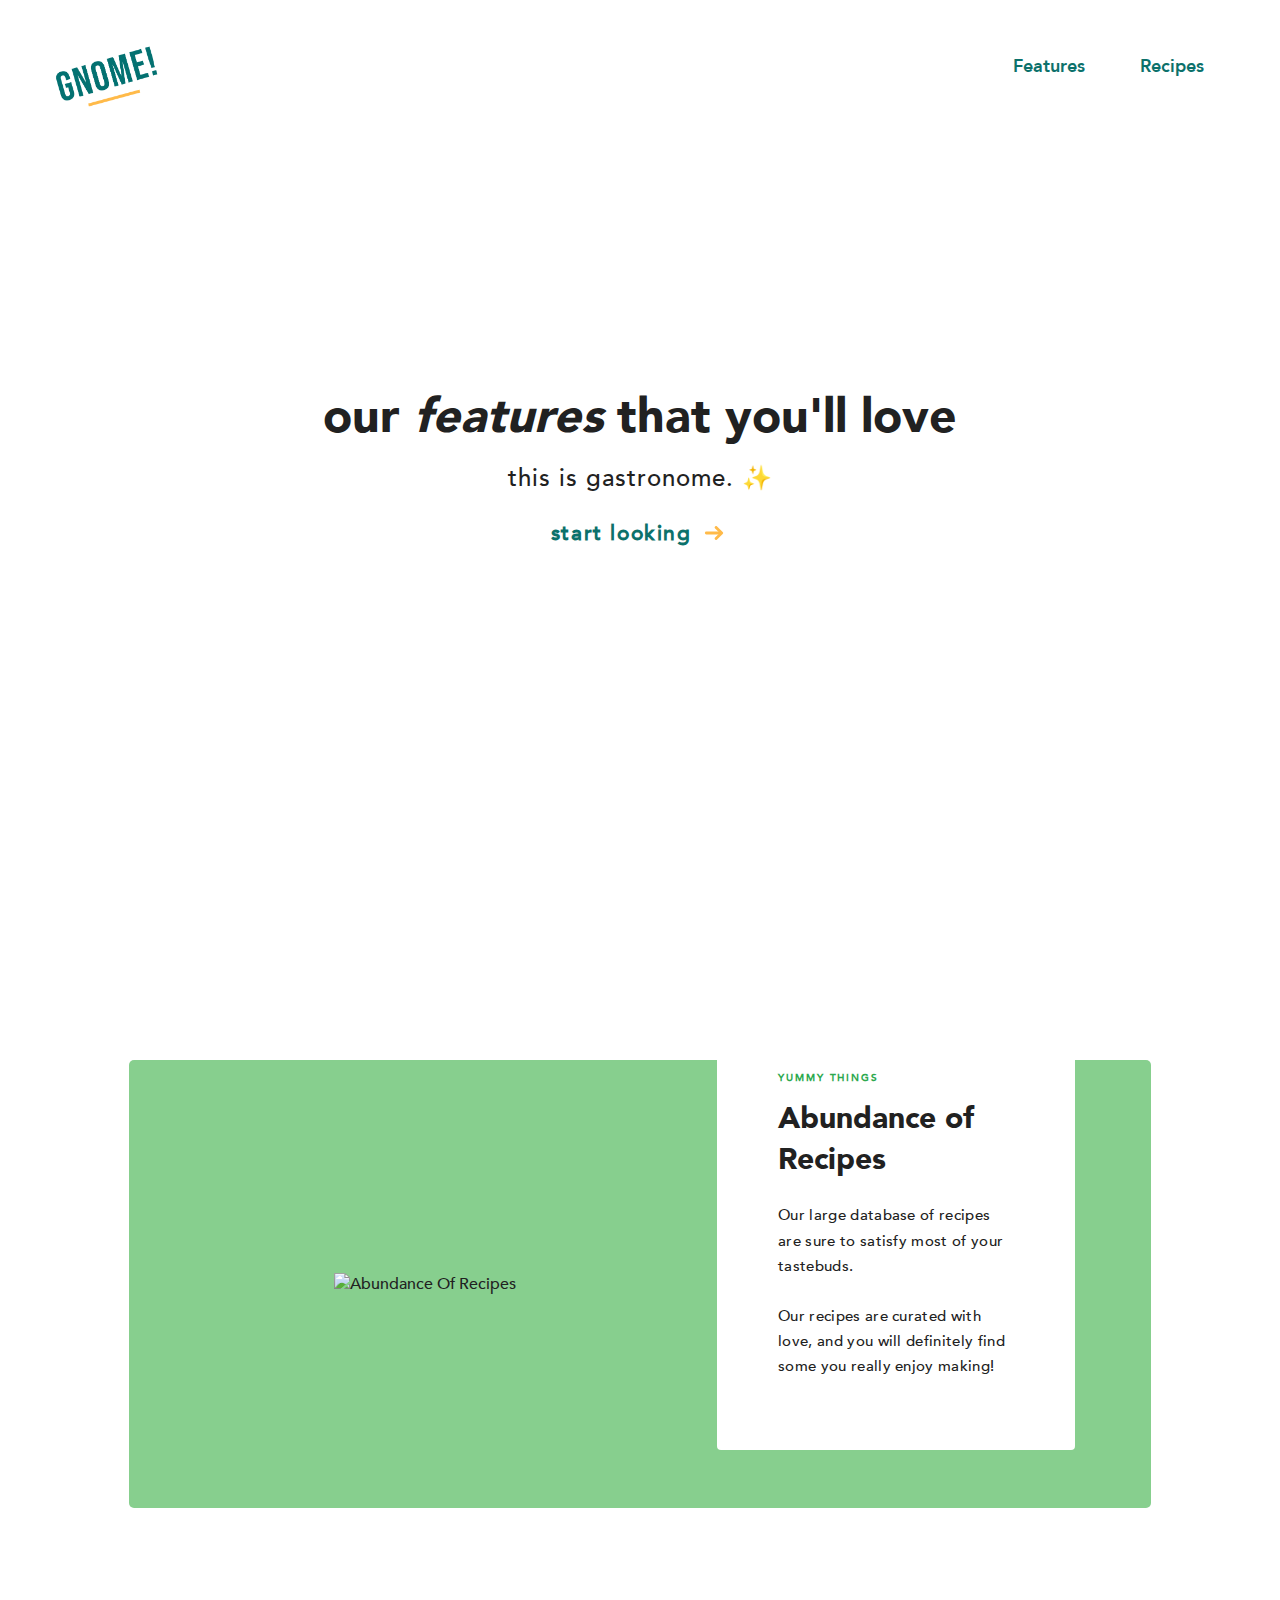
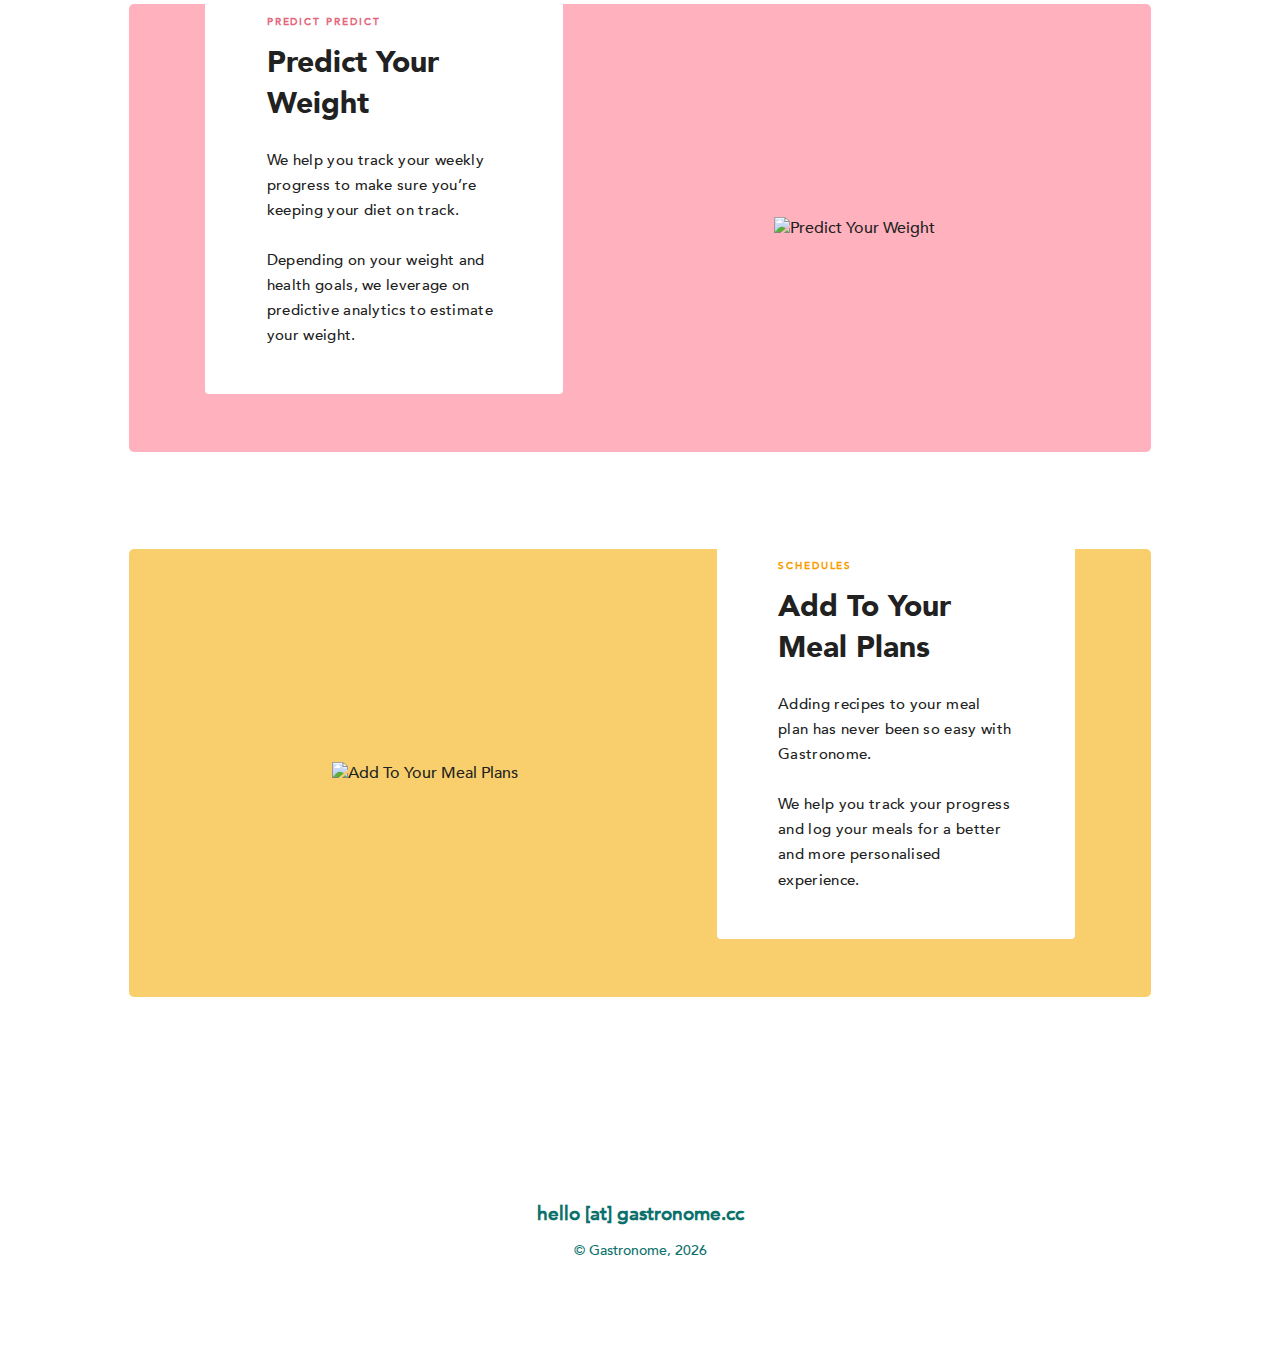
==== features.html @ 6ba91cb6 "Fix minor bugs" ====
<!DOCTYPE html>
<html>

<head>
  <meta charset="utf-8">
  <meta name="viewport" content="width=device-width, initial-scale=1">
  <meta name="description" content="Meal planning for everyone. A healthy lifestyle for all. ✨">

  <meta name="og:type" content="website">
  <meta name="og:title" content="Gastronome">
  <meta name="og:description" content="Meal planning for everyone. A healthy lifestyle for all. ✨">
  <meta name="og:url" content="https://www.gastronome.cc/">

  <meta name="twitter:card" content="website">
  <meta name="twitter:title" content="Gastronome">
  <meta name="twitter:description" content="Meal planning for everyone. A healthy lifestyle for all. ✨">
  <meta name="twitter:url" content="https://www.gastronome.cc/">

  <link rel="shortcut icon" type="image/png" href="assets/images/favicon.png"/>
  <link rel="stylesheet" href="css/features.css">
  <link rel="stylesheet" href="css/normalize.css">

  <script src="https://ajax.googleapis.com/ajax/libs/jquery/2.1.3/jquery.min.js"></script>

  <title>Gastronome - Best Features</title>
</head>

<body>
    <script>
        $(document).ready(function() {
            $("body").css("display", "none");
            $("body").fadeIn(200);
            $("a.transition").click(function(event){
                event.preventDefault();
                linkLocation = this.href;
            });
            function redirectPage() {
                window.location = linkLocation;
            }

            // Add smooth scrolling to all links
            $("a").on('click', function(event) {

            // Make sure this.hash has a value before overriding default behavior
            if (this.hash !== "") {
                // Prevent default anchor click behavior
                event.preventDefault();

                // Store hash
                var hash = this.hash;

                // Using jQuery's animate() method to add smooth page scroll
                // The optional number (800) specifies the number of milliseconds it takes to scroll to the specified area
                $('html, body').animate({
                scrollTop: $(hash).offset().top
                }, 800, function(){

                // Add hash (#) to URL when done scrolling (default click behavior)
                window.location.hash = hash;
                });
            } // End if
            });
        });
    </script>

  <!-- Navigation -->
  <header>
    <!-- Logo -->
    <span class="header-logo">
      <a href="index"><img src="assets/images/logo.png" alt="logo" class="logo"/></a>
    </span>

    <!-- Links -->
    <div class="header-links">
      <ul>
        <li><a class="header-links__link" href="features">Features</a></li>
        <li><a class="header-links__link" href="recipes">Recipes</a></li>
      </ul>
    </div>
  </header>

  <div class="home--container">
    <div class="home--div">
      <div class="home--text">
        <h1 class="home--title">our <i>features</i> that you'll love</h1>
        <p class="home--subtitle">this is gastronome. ✨</p>
      </div>
      <div class="home--look">
          <a class="button" href="#features--container">
              <span>start looking</span>
              <svg width="20px" height="14px" viewBox="0 0 13 10">
                <path d="M1,5 L11,5"></path>
                <polyline points="8 1 12 5 8 9"></polyline>
              </svg>
            </a>
      </div>
    </div>
  </div>

<div id="features--container">
    <div class="features--div">
        <div class="features--feature features--odd features--one">
            <img class="features--image" src="./assets/images/abundance.svg" alt="Abundance Of Recipes">
            <div class="features--details">
                <h3 class="features--category">YUMMY THINGS</h3>
                <h1 class="features--title">Abundance of Recipes</h1>
                <h2 class="features--description">Our large database of recipes are sure to satisfy most of your tastebuds.<br><br>
                        Our recipes are curated with love, and you will definitely find some you really enjoy making!</h2>
            </div>
        </div>

        <div class="features--feature features--even features--two">
            <img class="features--image" src="./assets/images/predict.svg" alt="Predict Your Weight">
            <div class="features--details">
                <h3 class="features--category">PREDICT PREDICT</p>
                <h1 class="features--title">Predict Your Weight</h1>
                <h2 class="features--description">We help you track your weekly progress to make sure you’re keeping your diet on track.<br><br>
                        Depending on your weight and health goals, we leverage on predictive analytics to estimate your weight.</h2>
            </div>
        </div>

        <div class="features--feature features--odd features--three">
            <img class="features--image" src="./assets/images/schedule.svg" alt="Add To Your Meal Plans">
            <div class="features--details">
                <h3 class="features--category">SCHEDULES</h3>
                <h1 class="features--title">Add To Your Meal Plans</h1>
                <h2 class="features--description">Adding recipes to your meal plan has never been so easy with Gastronome.<br><br>
                        We help you track your progress and log your meals for a better and more personalised experience.</h2>
            </div>
        </div>
    </div>
</div>


  <div class="footer--div">
    <p class="contact--link"><a href="mailto:hello@gastronome.cc?Subject=Hello%20there!" target="_top">hello [at] gastronome.cc</a></p>
    <p class="footer">&copy;  Gastronome, <script>document.write(new Date().getFullYear())</script></p>
  </div>
</body>

</html>
---- css/features.css ----
/* CUSTOM FONT FACES */
@font-face {
    font-family: "Avenir-Medium";
    src: url('../assets/fonts/Avenir/Avenir-Medium.ttf');
}

@font-face {
    font-family: "Avenir-Heavy";
    src: url('../assets/fonts/Avenir/Avenir-Heavy.ttf');
}

@font-face {
    font-family: "Avenir-Black";
    src: url('../assets/fonts/Avenir/Avenir-Black.ttf');
}

:root {
    --green: #0C716B;
    --yellow: #f8cf6c;
    --light-green: #87cf8e;
    --pink: #ffb1bd;
    --white: #ffffff;
}

* {
    box-sizing: border-box;
}

/* HTML and BODY */
html {
    -webkit-font-smoothing: antialiased;
    -webkit-text-rendering: optimizeLegibility;
    font-size: 1em;
    color: #212121;

    -webkit-touch-callout: none; /* iOS Safari */
    -webkit-user-select: none; /* Safari */
        -moz-user-select: none; /* Firefox */
        -ms-user-select: none; /* Internet Explorer/Edge */
            user-select: none; /* Non-prefixed version, currently
                                supported by Chrome and Opera */
    }

body {
    font-family: "Avenir-Medium", sans-serif;
}

header {
    position: absolute;
    display: flex;
    top: 0;
    left: 0;
    right: 0;
    justify-content: space-between;
    margin: 3% 4%;
    z-index: 50;
    transition: all 0.6s ease-out;
}

.header-logo img {
    width: 7em;
    position: absolute;
}

.header-links ul {
    left: auto;
    max-width: none;
    position: relative;
    top: auto;
    transform: none;
    width: auto;
    list-style: none;
    text-align: right;
    font-family: "Avenir-Heavy";
}

.header-links li {
    display: inline-block;
    position: relative;
    margin: 0 25px;
}

.header-links__link {
    text-decoration: none;
    cursor: pointer;
    color: var(--green);
    transition: 0.3s;
    padding: 30px 0;
    font-size: 1.1em;
}

.header-links__link::before, .header-links__link::after {
    content: '';
    position: absolute;
    bottom: -5px;
    left: 0;
    right: 0;
    height: 2px;
    background-color: var(--green);
}

.header-links__link::before {
    opacity: 0;
    -webkit-transform: translateY(-8px);
            transform: translateY(-8px);
    transition: opacity 0s, -webkit-transform 0s cubic-bezier(0.175, 0.885, 0.32, 1.275);
    transition: transform 0s cubic-bezier(0.175, 0.885, 0.32, 1.275), opacity 0s;
    transition: transform 0s cubic-bezier(0.175, 0.885, 0.32, 1.275), opacity 0s, -webkit-transform 0s cubic-bezier(0.175, 0.885, 0.32, 1.275);
}

.header-links__link::after {
    opacity: 0;
    -webkit-transform: translateY(4px);
            transform: translateY(4px);
    transition: opacity 0.3s, -webkit-transform 0.3s cubic-bezier(0.175, 0.885, 0.32, 1.275);
    transition: transform 0.3s cubic-bezier(0.175, 0.885, 0.32, 1.275), opacity 0.3s;
    transition: transform 0.3s cubic-bezier(0.175, 0.885, 0.32, 1.275), opacity 0.3s, -webkit-transform 0.3s cubic-bezier(0.175, 0.885, 0.32, 1.275);
}

.header-links__link:hover::before, .header-links__link:hover::after {
    opacity: 1;
    -webkit-transform: translateY(0);
            transform: translateY(0);
}

/* Container */
.home--container {
    display: grid;
    height: 100vh;
}

.home--div {
    margin: 0 auto;
    align-self: center;
    justify-self: center;
    text-align: center;
    /* margin-top: 7%; */
}

.home--title {
    font-family: "Avenir-Black";
    font-size: 3em;
    margin-bottom: 2%;
}

.home--subtitle {
    font-weight: 300;
    font-size: 1.5em;
    letter-spacing: 1px;
    margin-top: 0;
}

/* Button  */
.button {
    margin-top: 20vh;
    font-size: 1.3em;
    font-weight: 900;
    text-decoration: none;    
    color: var(--green);
    letter-spacing: 0.1rem;
    transition: all 0.2s ease;
}

.button:before {
    content: "";
    position: absolute;
    display: block;
    border-radius: 28px;
    max-width: 56px;
    max-height: 56px;
    transition: all 0.3s ease;
    }

.button svg {
    position: relative;
    top: 0;
    margin-left: 10px;
    fill: none;
    stroke-linecap: round;
    stroke-linejoin: round;
    stroke: #FFBA49;
    stroke-width: 2;
    transform: translateX(-5px);
    transition: all 0.3s ease;
}

.button:hover:before {
    width: 100%;
}

.button:hover svg {
    transform: translateX(0);
}

.button:active {
    transform: scale(0.96);
}


/* Recipes */
#features--container {
    margin: 3%;
    padding-top: 2%;
}
.features--feature {
    width: 85%;
    margin: 8% auto;
    height: 28em;
    border-radius: 5px;

    position: relative;
    display: grid;
}

.features--odd {
    grid-template-columns: 8% 42% 50%;
    grid-template-rows: repeat(1, 100%);
}
.features--even {
    grid-template-columns: 50% 42% 8%;
    grid-template-rows: repeat(1, 100%);
}

.features--one {
    background-color:var(--light-green);
}
.features--two {
    background-color:var(--pink);
}
.features--three {
    background-color:var(--yellow);
}

.features--image {
    max-width: 90%;
}

.features--odd .features--details {
    grid-column-start: 3;
    grid-row-start: 1;
    justify-self: center;
    margin-top: -7%;
}
.features--odd .features--image {
    grid-column-start: 2;
    grid-row-start: 1;
    justify-self: center;
    align-self: center;
}

.features--even .features--details {
    grid-column-start: 1;
    grid-row-start: 1;
    justify-self: center;
    margin-top: -7%;
}
.features--even .features--image {
    grid-column-start: 2;
    grid-row-start: 1;
    justify-self: center;
    align-self: center;
}

.features--details {
    background: var(--white);
    border-radius: 4px;
    padding: 7% 12%;
    max-width: 70%;
    max-height: 95%;
}

.features--title {
    font-size: 185%;
    font-family: "Avenir-Black";
    margin-top: 5%;
    margin-bottom: 5%;
}

.features--description {
    font-size: 95%;
    font-weight: 500;
    letter-spacing: 0.02rem;
    line-height: 165%;
    margin-top: 10%;
}

.features--category {
    font-size: 65%;
    font-weight: 900;
    letter-spacing: 0.12rem;
    line-height: 150%;
}

.features--one .features--category {
    color: #2da94f;
}
.features--two .features--category {
    color: #e3677c;
}
.features--three .features--category {
    color: #f69d02;
}

/* Footer */
.footer--div {
    width: 100%;
    text-align: center;
    color: var(--green);
    height: 30vh;
    display: flex;
    flex-direction: column;
    justify-content: center;
}

.contact--link {
    text-decoration: none;
    font-weight: 700;
    font-size: 1.2em;
    margin-bottom: 0;
}

.contact--link a {
    text-decoration: none;
    color: var(--green);
}

.contact--link a:hover {
    color: #78B3B3;
    transition: 0.3s;
}


.footer--div h3 {
    letter-spacing: 2px;
}

.footer {
    font-size: 0.9em;
    /* margin-top: 1em; */
}
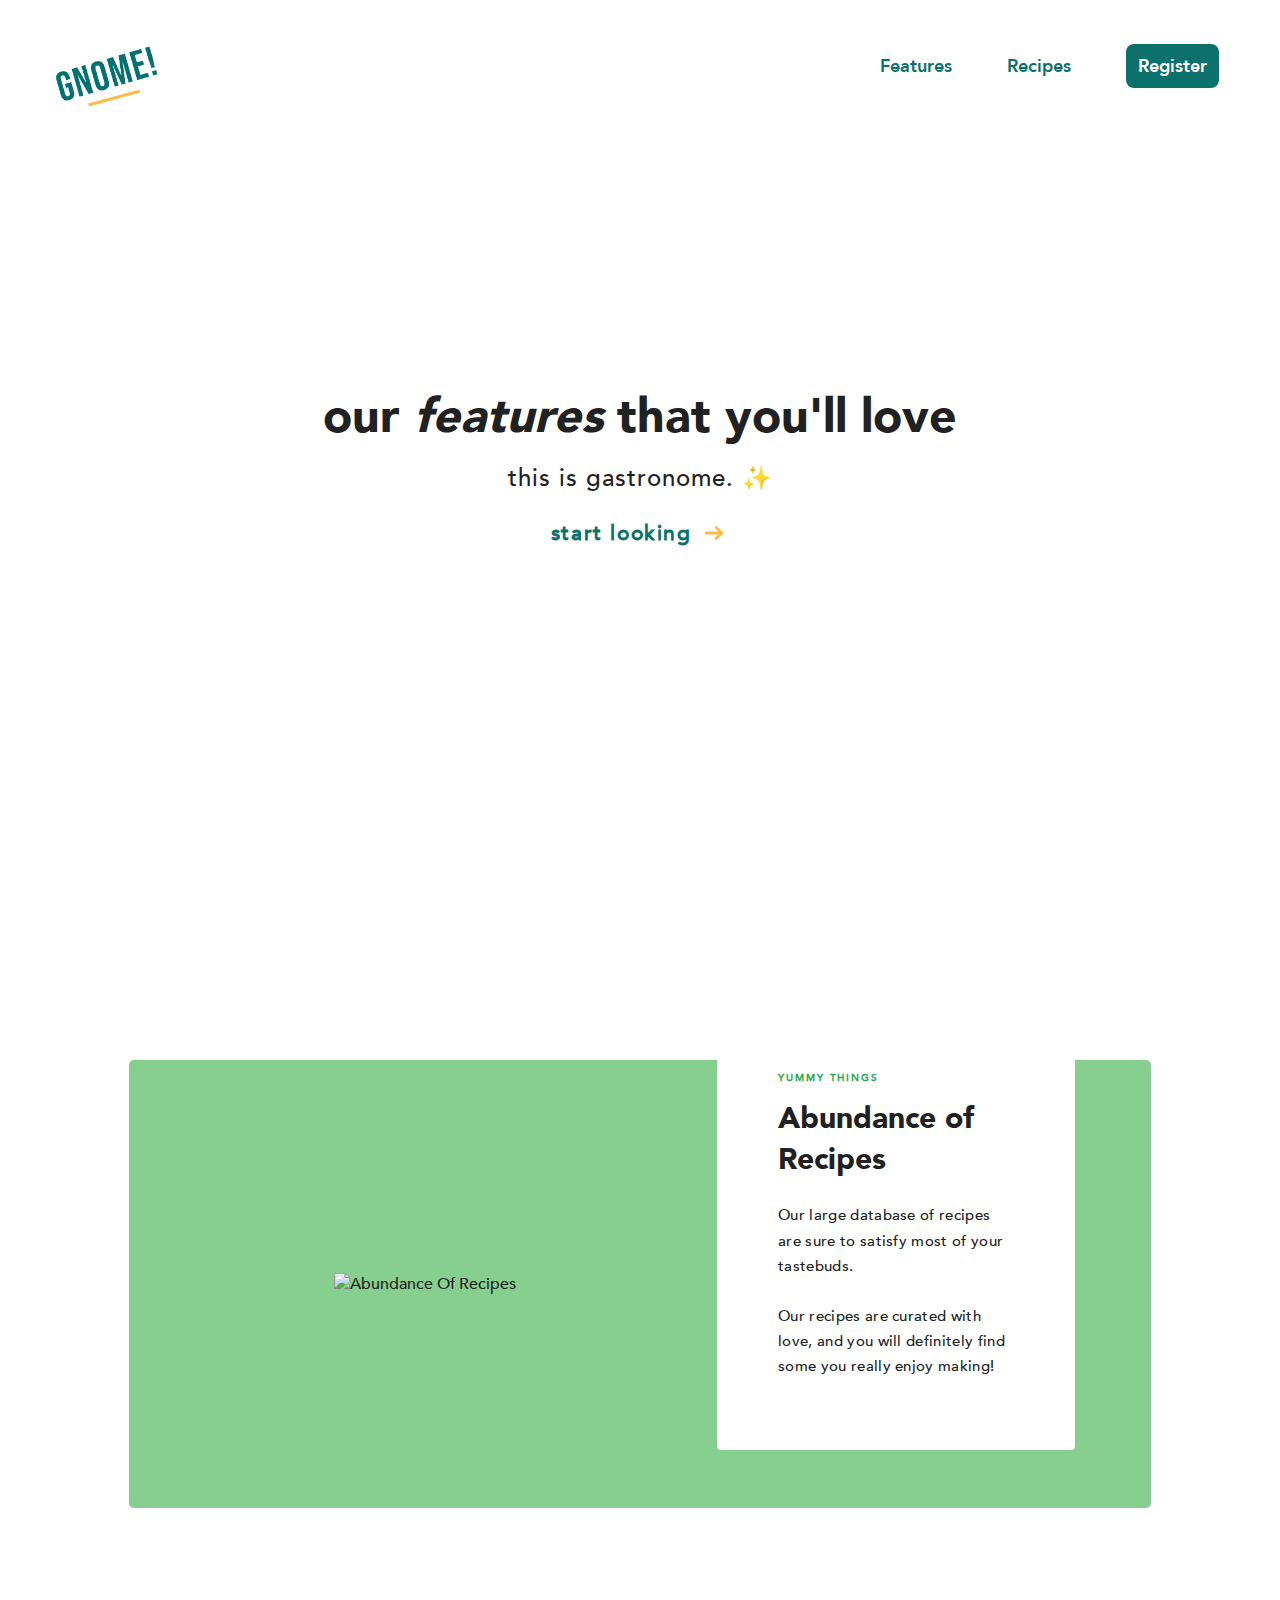
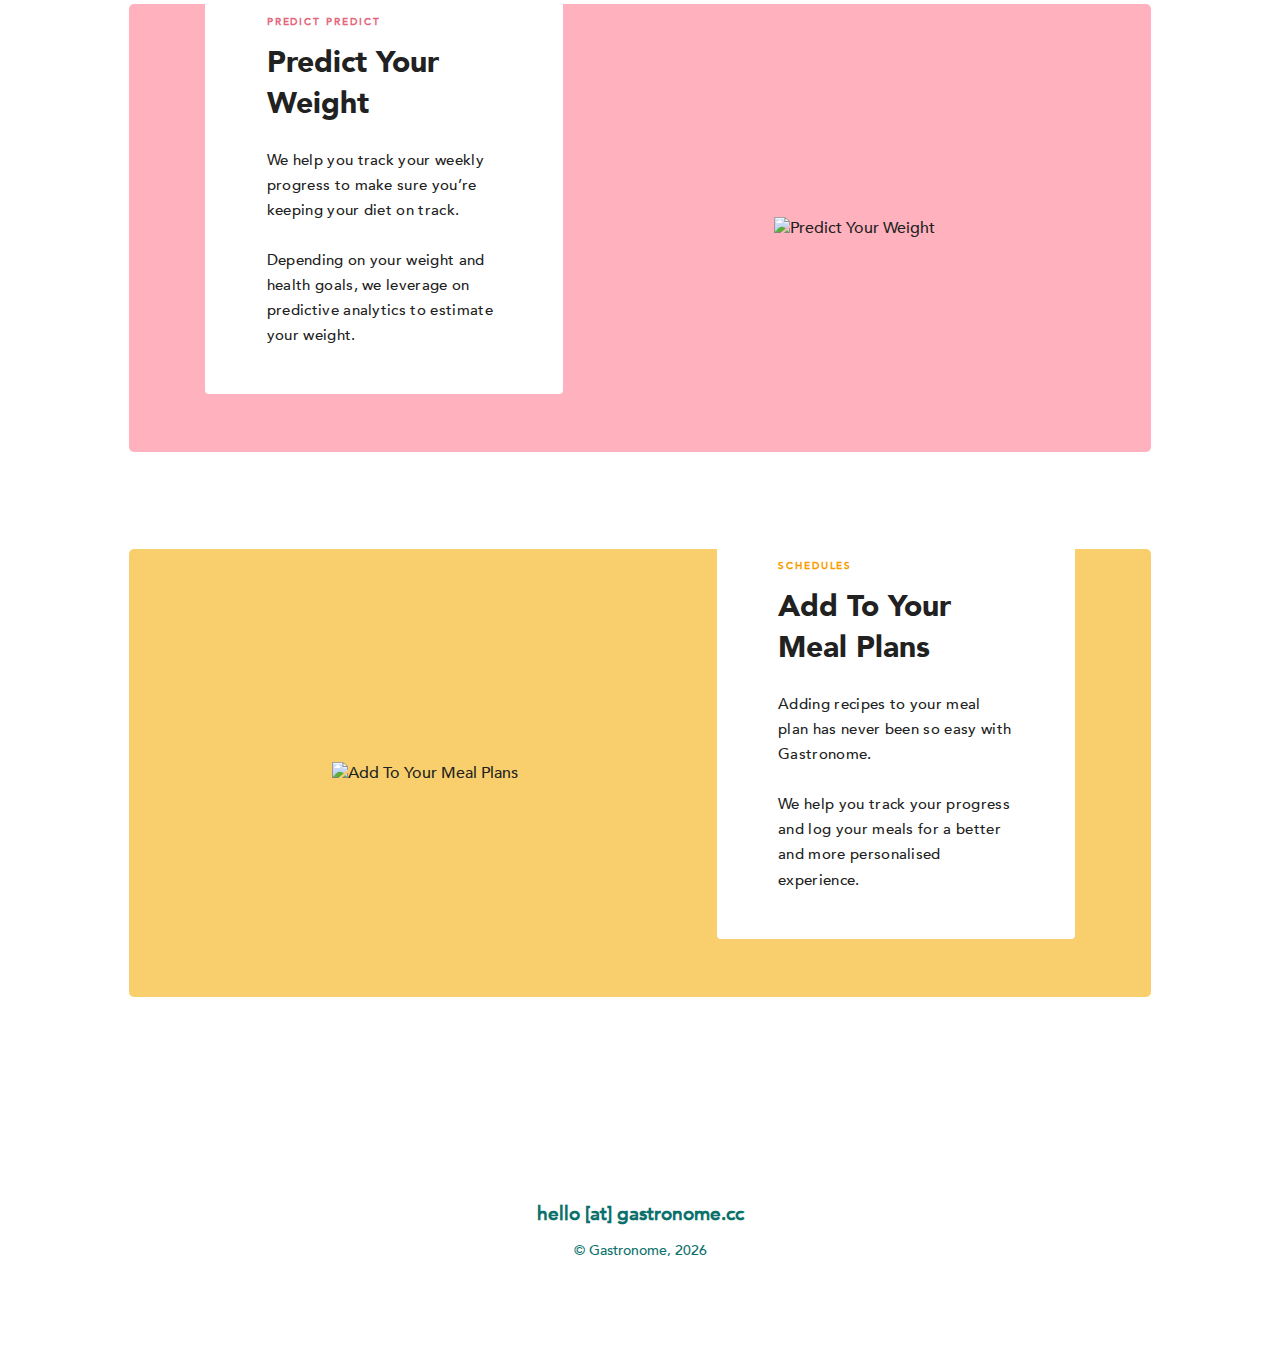
==== commit abf3ee9a: "Add UI for Register and Login" ====
--- a/features.html
+++ b/features.html
@@ -17,6 +17,7 @@
   <meta name="twitter:url" content="https://www.gastronome.cc/">
 
   <link rel="shortcut icon" type="image/png" href="assets/images/favicon.png"/>
+  <link rel="stylesheet" href="css/common.css">
   <link rel="stylesheet" href="css/features.css">
   <link rel="stylesheet" href="css/normalize.css">
 
@@ -27,115 +28,114 @@
 
 <body>
     <script>
-        $(document).ready(function() {
-            $("body").css("display", "none");
-            $("body").fadeIn(200);
-            $("a.transition").click(function(event){
-                event.preventDefault();
-                linkLocation = this.href;
-            });
-            function redirectPage() {
-                window.location = linkLocation;
-            }
+    document.body.className = 'fade';
+    
+    $(document).ready(function() {
+      // Add smooth scrolling to all links
+      $("a").on('click', function(event) {
 
-            // Add smooth scrolling to all links
-            $("a").on('click', function(event) {
+        // Make sure this.hash has a value before overriding default behavior
+        if (this.hash !== "") {
+          // Prevent default anchor click behavior
+          event.preventDefault();
 
-            // Make sure this.hash has a value before overriding default behavior
-            if (this.hash !== "") {
-                // Prevent default anchor click behavior
-                event.preventDefault();
+          // Store hash
+          var hash = this.hash;
 
-                // Store hash
-                var hash = this.hash;
+          // Using jQuery's animate() method to add smooth page scroll
+          // The optional number (800) specifies the number of milliseconds it takes to scroll to the specified area
+          $('html, body').animate({
+            scrollTop: $(hash).offset().top
+          }, 800, function(){
 
-                // Using jQuery's animate() method to add smooth page scroll
-                // The optional number (800) specifies the number of milliseconds it takes to scroll to the specified area
-                $('html, body').animate({
-                scrollTop: $(hash).offset().top
-                }, 800, function(){
-
-                // Add hash (#) to URL when done scrolling (default click behavior)
-                window.location.hash = hash;
-                });
-            } // End if
-            });
-        });
+            // Add hash (#) to URL when done scrolling (default click behavior)
+            window.location.hash = hash;
+          });
+        } // End if
+      });
+    });
     </script>
 
   <!-- Navigation -->
-  <header>
-    <!-- Logo -->
-    <span class="header-logo">
-      <a href="index"><img src="assets/images/logo.png" alt="logo" class="logo"/></a>
-    </span>
+    <header>
+        <!-- Logo -->
+        <span class="header-logo">
+        <a href="index.html"><img src="assets/images/logo.png" alt="logo" class="logo"/></a>
+        </span>
 
-    <!-- Links -->
-    <div class="header-links">
-      <ul>
-        <li><a class="header-links__link" href="features">Features</a></li>
-        <li><a class="header-links__link" href="recipes">Recipes</a></li>
-      </ul>
+        <!-- Links -->
+        <div class="header-links">
+            <ul>
+                <li><a class="header-links__link" href="features.html">Features</a></li>
+                <li><a class="header-links__link" href="recipes.html">Recipes</a></li>
+                <li><a class="register--button" href="register.html">Register</a></li>
+            </ul>
+        </div>
+    </header>
+
+    <div class="home--container">
+        <div class="home--div">
+        <div class="home--text">
+            <h1 class="home--title">our <i>features</i> that you'll love</h1>
+            <p class="home--subtitle">this is gastronome. ✨</p>
+        </div>
+        <div class="home--look">
+            <a class="button" href="#features--container">
+                <span>start looking</span>
+                <svg width="20px" height="14px" viewBox="0 0 13 10">
+                    <path d="M1,5 L11,5"></path>
+                    <polyline points="8 1 12 5 8 9"></polyline>
+                </svg>
+                </a>
+        </div>
+        </div>
     </div>
-  </header>
 
-  <div class="home--container">
-    <div class="home--div">
-      <div class="home--text">
-        <h1 class="home--title">our <i>features</i> that you'll love</h1>
-        <p class="home--subtitle">this is gastronome. ✨</p>
-      </div>
-      <div class="home--look">
-          <a class="button" href="#features--container">
-              <span>start looking</span>
-              <svg width="20px" height="14px" viewBox="0 0 13 10">
-                <path d="M1,5 L11,5"></path>
-                <polyline points="8 1 12 5 8 9"></polyline>
-              </svg>
-            </a>
-      </div>
-    </div>
-  </div>
+    <div id="features--container">
+        <div class="features--div">
+            <div class="features--feature features--odd features--one">
+                <img class="features--image" src="./assets/images/abundance.svg" alt="Abundance Of Recipes">
+                <div class="features--details">
+                    <h3 class="features--category">YUMMY THINGS</h3>
+                    <h1 class="features--title">Abundance of Recipes</h1>
+                    <h2 class="features--description">Our large database of recipes are sure to satisfy most of your tastebuds.<br><br>
+                            Our recipes are curated with love, and you will definitely find some you really enjoy making!</h2>
+                </div>
+            </div>
 
-<div id="features--container">
-    <div class="features--div">
-        <div class="features--feature features--odd features--one">
-            <img class="features--image" src="./assets/images/abundance.svg" alt="Abundance Of Recipes">
-            <div class="features--details">
-                <h3 class="features--category">YUMMY THINGS</h3>
-                <h1 class="features--title">Abundance of Recipes</h1>
-                <h2 class="features--description">Our large database of recipes are sure to satisfy most of your tastebuds.<br><br>
-                        Our recipes are curated with love, and you will definitely find some you really enjoy making!</h2>
+            <div class="features--feature features--even features--two">
+                <img class="features--image" src="./assets/images/predict.svg" alt="Predict Your Weight">
+                <div class="features--details">
+                    <h3 class="features--category">PREDICT PREDICT</p>
+                    <h1 class="features--title">Predict Your Weight</h1>
+                    <h2 class="features--description">We help you track your weekly progress to make sure you’re keeping your diet on track.<br><br>
+                            Depending on your weight and health goals, we leverage on predictive analytics to estimate your weight.</h2>
+                </div>
             </div>
-        </div>
 
-        <div class="features--feature features--even features--two">
-            <img class="features--image" src="./assets/images/predict.svg" alt="Predict Your Weight">
-            <div class="features--details">
-                <h3 class="features--category">PREDICT PREDICT</p>
-                <h1 class="features--title">Predict Your Weight</h1>
-                <h2 class="features--description">We help you track your weekly progress to make sure you’re keeping your diet on track.<br><br>
-                        Depending on your weight and health goals, we leverage on predictive analytics to estimate your weight.</h2>
-            </div>
-        </div>
-
-        <div class="features--feature features--odd features--three">
-            <img class="features--image" src="./assets/images/schedule.svg" alt="Add To Your Meal Plans">
-            <div class="features--details">
-                <h3 class="features--category">SCHEDULES</h3>
-                <h1 class="features--title">Add To Your Meal Plans</h1>
-                <h2 class="features--description">Adding recipes to your meal plan has never been so easy with Gastronome.<br><br>
-                        We help you track your progress and log your meals for a better and more personalised experience.</h2>
+            <div class="features--feature features--odd features--three">
+                <img class="features--image" src="./assets/images/schedule.svg" alt="Add To Your Meal Plans">
+                <div class="features--details">
+                    <h3 class="features--category">SCHEDULES</h3>
+                    <h1 class="features--title">Add To Your Meal Plans</h1>
+                    <h2 class="features--description">Adding recipes to your meal plan has never been so easy with Gastronome.<br><br>
+                            We help you track your progress and log your meals for a better and more personalised experience.</h2>
+                </div>
             </div>
         </div>
     </div>
-</div>
 
 
   <div class="footer--div">
     <p class="contact--link"><a href="mailto:hello@gastronome.cc?Subject=Hello%20there!" target="_top">hello [at] gastronome.cc</a></p>
     <p class="footer">&copy;  Gastronome, <script>document.write(new Date().getFullYear())</script></p>
   </div>
+  
+    <script>
+        document.addEventListener("DOMContentLoaded", function(e) {
+            document.body.className = '';
+        });
+    </script>
 </body>
 
 </html>--- a/css/common.css
+++ b/css/common.css
@@ -0,0 +1,190 @@
+/* CUSTOM FONT FACES */
+@font-face {
+    font-family: "Avenir-Medium";
+    src: url('../assets/fonts/Avenir/Avenir-Medium.ttf');
+}
+
+@font-face {
+    font-family: "Avenir-Heavy";
+    src: url('../assets/fonts/Avenir/Avenir-Heavy.ttf');
+}
+  
+@font-face {
+    font-family: "Avenir-Black";
+    src: url('../assets/fonts/Avenir/Avenir-Black.ttf');
+}
+  
+:root {
+    --green: #0C716B;
+    --yellow: #f8cf6c;
+    --light-green: #87cf8e;
+    --pink: #ffb1bd;
+    --white: #ffffff;
+}
+  
+* {
+    box-sizing: border-box;
+}
+  
+  /* HTML and BODY */
+html {
+    -webkit-font-smoothing: antialiased;
+    text-rendering: optimizeLegibility;
+    -webkit-text-rendering: optimizeLegibility;
+    -moz-osx-font-smoothing: grayscale;  /*fix fatty ff on mac */
+    font-size: 1em;
+    color: #212121;
+  
+    -webkit-touch-callout: none; /* iOS Safari */
+    -webkit-user-select: none; /* Safari */
+       -moz-user-select: none; /* Firefox */
+        -ms-user-select: none; /* Internet Explorer/Edge */
+            user-select: none; /* Non-prefixed version, currently
+                                  supported by Chrome and Opera */
+}
+
+body {
+    font-family: "Avenir-Medium", sans-serif;
+    margin: 0 auto;
+    opacity: 1;
+    transition: 0.7s opacity;
+}
+  
+body.fade {
+    opacity: 0;
+    transition: none;
+}
+  
+header {
+    position: absolute;
+    display: flex;
+    top: 0;
+    left: 0;
+    right: 0;
+    justify-content: space-between;
+    margin: 3% 4%;
+    z-index: 50;
+    transition: all 0.6s ease-out;
+}
+  
+.header-logo img {
+    width: 7em;
+    position: absolute;
+}
+  
+.header-links ul {
+    left: auto;
+    max-width: none;
+    position: relative;
+    top: auto;
+    transform: none;
+    width: auto;
+    list-style: none;
+    text-align: right;
+    font-family: "Avenir-Heavy";
+    right: -15px;
+}
+  
+.header-links li {
+    display: inline-block;
+    position: relative;
+    margin: 0 25px;
+}
+  
+.header-links__link {
+    text-decoration: none;
+    cursor: pointer;
+    color: var(--green);
+    transition: 0.3s;
+    padding: 30px 0;
+    font-size: 1.1em;
+}
+  
+.register--button {
+    text-decoration: none;
+    cursor: pointer;
+    background-color: var(--green);
+    color: #fdfdfd;
+    transition: 0.3s;
+    padding: 10px 12px;
+    border-radius: 8px;
+    font-size: 1.1em;
+}
+  
+.register--button:hover {
+    background-color: #78B3B3;
+    transition: 0.5s;
+}
+  
+.header-links__link::before, .header-links__link::after {
+    content: '';
+    position: absolute;
+    bottom: -5px;
+    left: 0;
+    right: 0;
+    height: 2px;
+    background-color: var(--green);
+}
+  
+.header-links__link::before {
+    opacity: 0;
+    -webkit-transform: translateY(-8px);
+            transform: translateY(-8px);
+    transition: opacity 0s, -webkit-transform 0s cubic-bezier(0.175, 0.885, 0.32, 1.275);
+    transition: transform 0s cubic-bezier(0.175, 0.885, 0.32, 1.275), opacity 0s;
+    transition: transform 0s cubic-bezier(0.175, 0.885, 0.32, 1.275), opacity 0s, -webkit-transform 0s cubic-bezier(0.175, 0.885, 0.32, 1.275);
+}
+  
+.header-links__link::after {
+    opacity: 0;
+    -webkit-transform: translateY(4px);
+            transform: translateY(4px);
+    transition: opacity 0.3s, -webkit-transform 0.3s cubic-bezier(0.175, 0.885, 0.32, 1.275);
+    transition: transform 0.3s cubic-bezier(0.175, 0.885, 0.32, 1.275), opacity 0.3s;
+    transition: transform 0.3s cubic-bezier(0.175, 0.885, 0.32, 1.275), opacity 0.3s, -webkit-transform 0.3s cubic-bezier(0.175, 0.885, 0.32, 1.275);
+}
+  
+.header-links__link:hover::before, .header-links__link:hover::after {
+    opacity: 1;
+    -webkit-transform: translateY(0);
+            transform: translateY(0);
+}
+  
+
+/* Footer */
+.footer--div {
+    width: 100%;
+    text-align: center;
+    color: var(--green);
+    height: 30vh;
+    display: flex;
+    flex-direction: column;
+    justify-content: center;
+}
+  
+.contact--link {
+    text-decoration: none;
+    font-weight: 700;
+    font-size: 1.2em;
+    margin-bottom: 0;
+}
+  
+.contact--link a {
+    text-decoration: none;
+    color: var(--green);
+}
+  
+.contact--link a:hover {
+    color: #78B3B3;
+    transition: 0.3s;
+}
+  
+.footer--div h3 {
+    letter-spacing: 2px;
+}
+
+.footer {
+    font-size: 0.9em;
+    /* margin-top: 1em; */
+}
+  --- a/css/features.css
+++ b/css/features.css
@@ -1,128 +1,3 @@
-/* CUSTOM FONT FACES */
-@font-face {
-    font-family: "Avenir-Medium";
-    src: url('../assets/fonts/Avenir/Avenir-Medium.ttf');
-}
-
-@font-face {
-    font-family: "Avenir-Heavy";
-    src: url('../assets/fonts/Avenir/Avenir-Heavy.ttf');
-}
-
-@font-face {
-    font-family: "Avenir-Black";
-    src: url('../assets/fonts/Avenir/Avenir-Black.ttf');
-}
-
-:root {
-    --green: #0C716B;
-    --yellow: #f8cf6c;
-    --light-green: #87cf8e;
-    --pink: #ffb1bd;
-    --white: #ffffff;
-}
-
-* {
-    box-sizing: border-box;
-}
-
-/* HTML and BODY */
-html {
-    -webkit-font-smoothing: antialiased;
-    -webkit-text-rendering: optimizeLegibility;
-    font-size: 1em;
-    color: #212121;
-
-    -webkit-touch-callout: none; /* iOS Safari */
-    -webkit-user-select: none; /* Safari */
-        -moz-user-select: none; /* Firefox */
-        -ms-user-select: none; /* Internet Explorer/Edge */
-            user-select: none; /* Non-prefixed version, currently
-                                supported by Chrome and Opera */
-    }
-
-body {
-    font-family: "Avenir-Medium", sans-serif;
-}
-
-header {
-    position: absolute;
-    display: flex;
-    top: 0;
-    left: 0;
-    right: 0;
-    justify-content: space-between;
-    margin: 3% 4%;
-    z-index: 50;
-    transition: all 0.6s ease-out;
-}
-
-.header-logo img {
-    width: 7em;
-    position: absolute;
-}
-
-.header-links ul {
-    left: auto;
-    max-width: none;
-    position: relative;
-    top: auto;
-    transform: none;
-    width: auto;
-    list-style: none;
-    text-align: right;
-    font-family: "Avenir-Heavy";
-}
-
-.header-links li {
-    display: inline-block;
-    position: relative;
-    margin: 0 25px;
-}
-
-.header-links__link {
-    text-decoration: none;
-    cursor: pointer;
-    color: var(--green);
-    transition: 0.3s;
-    padding: 30px 0;
-    font-size: 1.1em;
-}
-
-.header-links__link::before, .header-links__link::after {
-    content: '';
-    position: absolute;
-    bottom: -5px;
-    left: 0;
-    right: 0;
-    height: 2px;
-    background-color: var(--green);
-}
-
-.header-links__link::before {
-    opacity: 0;
-    -webkit-transform: translateY(-8px);
-            transform: translateY(-8px);
-    transition: opacity 0s, -webkit-transform 0s cubic-bezier(0.175, 0.885, 0.32, 1.275);
-    transition: transform 0s cubic-bezier(0.175, 0.885, 0.32, 1.275), opacity 0s;
-    transition: transform 0s cubic-bezier(0.175, 0.885, 0.32, 1.275), opacity 0s, -webkit-transform 0s cubic-bezier(0.175, 0.885, 0.32, 1.275);
-}
-
-.header-links__link::after {
-    opacity: 0;
-    -webkit-transform: translateY(4px);
-            transform: translateY(4px);
-    transition: opacity 0.3s, -webkit-transform 0.3s cubic-bezier(0.175, 0.885, 0.32, 1.275);
-    transition: transform 0.3s cubic-bezier(0.175, 0.885, 0.32, 1.275), opacity 0.3s;
-    transition: transform 0.3s cubic-bezier(0.175, 0.885, 0.32, 1.275), opacity 0.3s, -webkit-transform 0.3s cubic-bezier(0.175, 0.885, 0.32, 1.275);
-}
-
-.header-links__link:hover::before, .header-links__link:hover::after {
-    opacity: 1;
-    -webkit-transform: translateY(0);
-            transform: translateY(0);
-}
-
 /* Container */
 .home--container {
     display: grid;
@@ -299,42 +174,4 @@
 }
 .features--three .features--category {
     color: #f69d02;
-}
-
-/* Footer */
-.footer--div {
-    width: 100%;
-    text-align: center;
-    color: var(--green);
-    height: 30vh;
-    display: flex;
-    flex-direction: column;
-    justify-content: center;
-}
-
-.contact--link {
-    text-decoration: none;
-    font-weight: 700;
-    font-size: 1.2em;
-    margin-bottom: 0;
-}
-
-.contact--link a {
-    text-decoration: none;
-    color: var(--green);
-}
-
-.contact--link a:hover {
-    color: #78B3B3;
-    transition: 0.3s;
-}
-
-
-.footer--div h3 {
-    letter-spacing: 2px;
-}
-
-.footer {
-    font-size: 0.9em;
-    /* margin-top: 1em; */
-}
+}